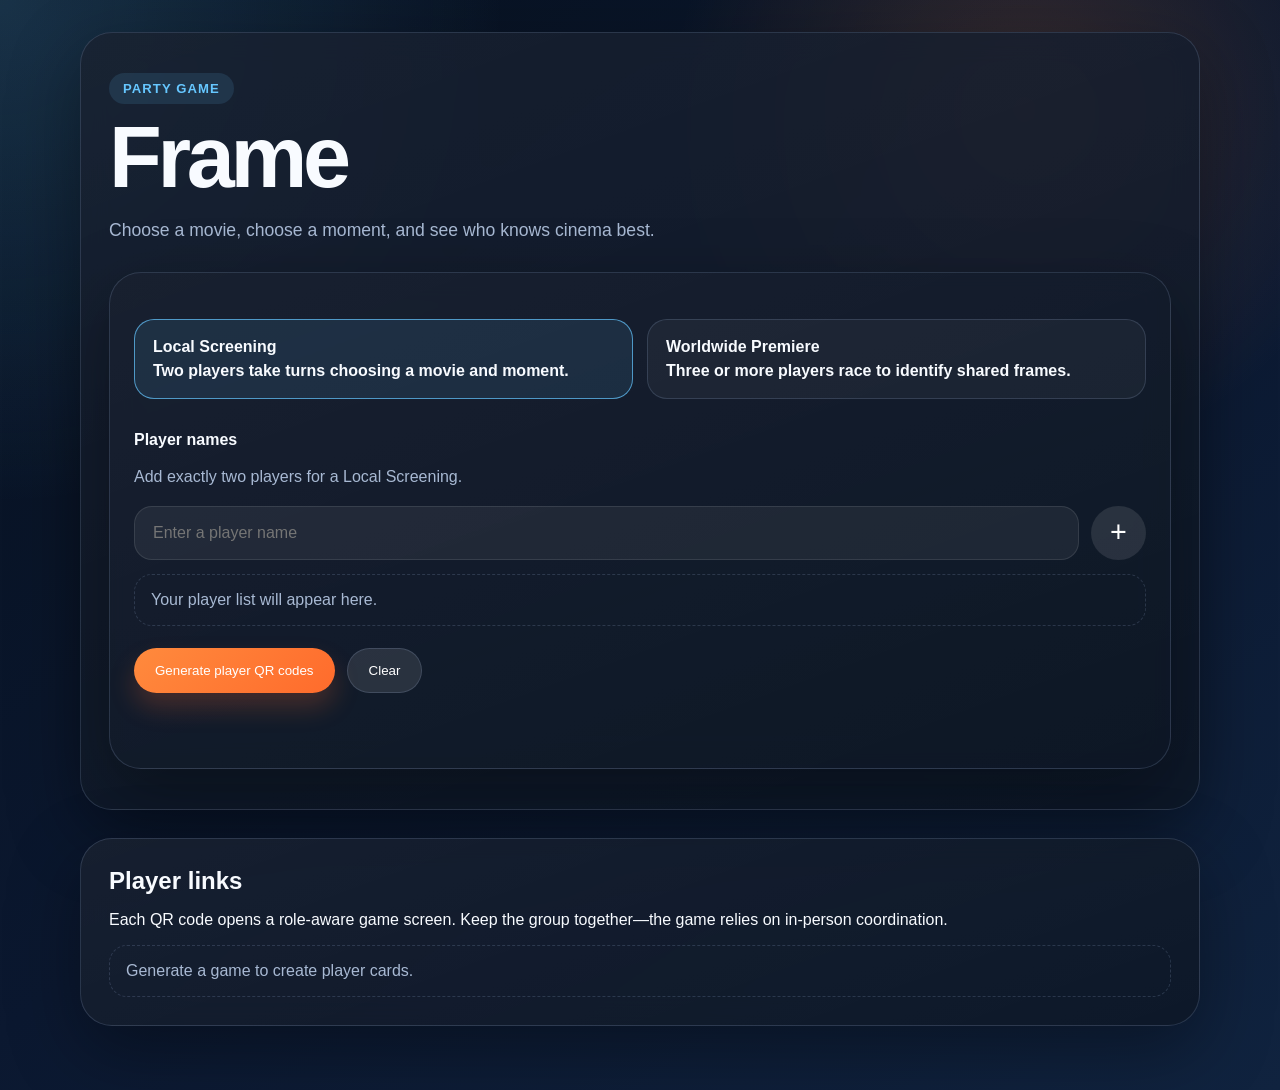
==== index.html @ fb82a324 "Add files via upload" ====
<!DOCTYPE html>
<html lang="en"><head><meta charset="UTF-8"><meta name="viewport" content="width=device-width, initial-scale=1.0"><title>Frame — Movie Party Game</title><link rel="stylesheet" href="styles.css"></head>
<body><main class="page"><section class="hero"><span class="eyebrow">Party Game</span><h1>Frame</h1><p class="subtitle">Choose a movie, choose a moment, and see who knows cinema best.</p><section class="panel setup"><div class="mode-picker" role="radiogroup"><label class="mode-card selected"><input type="radio" name="mode" value="local" checked><strong>Local Screening</strong><span>Two players take turns choosing a movie and moment.</span></label><label class="mode-card"><input type="radio" name="mode" value="world"><strong>Worldwide Premiere</strong><span>Three or more players race to identify shared frames.</span></label></div><div><label for="players">Player names</label><p class="field-note" id="mode-note">Add exactly two players for a Local Screening.</p><div class="player-entry"><input id="players" placeholder="Enter a player name" autocomplete="off"><button class="icon-btn" id="add-player-btn" type="button" aria-label="Add player">+</button></div><ul id="player-list" class="name-list"><li class="name-empty">Your player list will appear here.</li></ul></div><div class="actions"><button class="primary-btn" id="generate-btn" type="button">Generate player QR codes</button><button class="secondary-btn" id="clear-btn" type="button">Clear</button></div><p id="status" class="status" aria-live="polite"></p></section></section><section class="results" id="results"><div class="results-header"><div><h2>Player links</h2><p>Each QR code opens a role-aware game screen. Keep the group together—the game relies on in-person coordination.</p></div></div><ul id="links" class="player-grid"><li class="empty-state">Generate a game to create player cards.</li></ul></section></main><script src="script.js"></script></body></html>
---- styles.css ----
:root{--bg:#07111f;--bg-accent:#10233f;--panel:rgba(8,18,34,.82);--text:#f8fbff;--muted:#a8b9d3;--line:rgba(186,210,255,.16);--primary:#ff8a3d;--secondary:#66c7ff;--shadow:0 24px 70px rgba(0,0,0,.35)}*{box-sizing:border-box}body{margin:0;min-height:100vh;font-family:"Trebuchet MS","Segoe UI",sans-serif;color:var(--text);background:radial-gradient(circle at top left,rgba(102,199,255,.18),transparent 30%),radial-gradient(circle at 80% 10%,rgba(255,138,61,.18),transparent 25%),linear-gradient(145deg,var(--bg),#0b1830 52%,var(--bg-accent))}.page{width:min(1120px,calc(100% - 32px));margin:auto;padding:32px 0 64px}.hero,.panel,.results{border:1px solid var(--line);border-radius:32px;background:linear-gradient(160deg,rgba(255,255,255,.06),rgba(255,255,255,.02)),var(--panel);box-shadow:var(--shadow);backdrop-filter:blur(14px)}.hero{padding:40px 28px}.compact{padding:27px 28px}.eyebrow,.player-badge{display:inline-block;padding:8px 14px;border-radius:999px;background:rgba(102,199,255,.12);color:var(--secondary);font-size:.82rem;font-weight:700;letter-spacing:.08em;text-transform:uppercase}h1{margin:12px 0 0;font-size:clamp(2.5rem,7vw,5.4rem);line-height:.96;letter-spacing:-.05em}.compact h1{font-size:clamp(2.1rem,5vw,3.4rem)}.subtitle,.field-note,.link-note,.muted{color:var(--muted);line-height:1.55}.subtitle{max-width:650px;font-size:1.1rem}.setup,.game-panel{margin-top:28px;padding:24px}.mode-picker{display:grid;grid-template-columns:repeat(2,minmax(0,1fr));gap:14px}.mode-card{display:grid;gap:6px;padding:18px;border:1px solid var(--line);border-radius:20px;background:rgba(255,255,255,.04);cursor:pointer}.mode-card.selected{border-color:rgba(102,199,255,.7);background:rgba(102,199,255,.1)}.mode-card input{position:absolute;opacity:0}label{display:block;margin:22px 0 10px;font-weight:700}input{width:100%;padding:17px 18px;border:1px solid rgba(255,255,255,.1);border-radius:18px;background:rgba(255,255,255,.06);color:var(--text);font:inherit;outline:none}input:focus{border-color:var(--secondary)}.player-entry{display:grid;grid-template-columns:1fr auto;gap:12px}.actions{display:flex;flex-wrap:wrap;gap:12px;margin-top:22px}button{border:0;border-radius:999px;padding:14px 21px;color:#fff;font:700 1rem inherit;cursor:pointer;background:rgba(255,255,255,.1)}button:hover{transform:translateY(-2px)}.primary-btn{background:linear-gradient(135deg,var(--primary),#ff6b2c);box-shadow:0 14px 26px rgba(255,107,44,.22)}.secondary-btn{border:1px solid var(--line)}.icon-btn,.remove-btn{min-width:55px;padding:0;font-size:1.8rem}.name-list,.player-grid,.number-grid{list-style:none;margin:14px 0 0;padding:0;display:grid;gap:10px}.name-item{display:flex;align-items:center;justify-content:space-between;padding:10px 13px;border:1px solid var(--line);border-radius:16px;background:rgba(255,255,255,.04)}.remove-btn{height:40px;color:var(--primary);background:rgba(255,138,61,.12)}.name-empty,.empty-state{padding:16px;border:1px dashed var(--line);border-radius:18px;color:var(--muted)}.status{color:#ffd18b;min-height:1.2em}.results{margin-top:28px;padding:28px}.results-header h2{margin:0}.player-grid{grid-template-columns:repeat(auto-fit,minmax(220px,1fr));gap:20px}.player-card{display:flex;flex-direction:column;align-items:center;padding:21px;border:1px solid var(--line);border-radius:24px;background:rgba(6,15,28,.82);text-align:center}.player-card a{margin-top:12px;color:var(--text);font-size:1.25rem;font-weight:800;text-decoration:none}.qr-frame{width:100%;padding:14px;border-radius:18px;background:#fff}.qr-frame img{display:block;width:100%;max-width:220px;margin:auto}.game-panel{min-height:260px}.choice-head{display:flex;justify-content:space-between;gap:16px;align-items:start}.choice-head h2{margin:0}.number-grid{grid-template-columns:repeat(7,minmax(0,1fr));gap:9px}.number-grid button{aspect-ratio:1;padding:0;border-radius:18px;background:rgba(102,199,255,.12);color:var(--secondary);font-size:1.2rem}.movie-list{display:grid;gap:9px;margin-top:20px}.movie-choice{display:flex;align-items:center;justify-content:space-between;gap:14px;padding:14px 16px;border:1px solid var(--line);border-radius:17px;background:rgba(255,255,255,.04)}.movie-choice strong{font-size:1rem}.frame{display:block;width:100%;max-height:60vh;object-fit:contain;border-radius:20px;background:#02070d;margin:18px 0}.time-grid{display:grid;grid-template-columns:1fr 1fr;gap:12px}.timer{margin:22px 0 8px;font-size:clamp(3.5rem,15vw,6rem);font-weight:800;letter-spacing:-.06em;color:#fff9f0}.timer.warn{color:#ffd18b}.answer-row{display:flex;gap:10px}.answer-row input{min-width:0}.result{margin-top:14px;padding:14px;border-radius:16px;background:rgba(102,199,255,.1);color:#dff3ff}.hidden{display:none!important}.round-nav{display:flex;gap:10px;flex-wrap:wrap;margin-top:16px}.small{font-size:.9rem}@media(max-width:650px){.page{width:min(100% - 20px,1120px);padding-top:16px}.hero,.setup,.results,.game-panel{padding:20px 17px}.mode-picker{grid-template-columns:1fr}.number-grid{grid-template-columns:repeat(4,1fr)}.answer-row{flex-direction:column}.time-grid{grid-template-columns:1fr}.choice-head{display:block}}
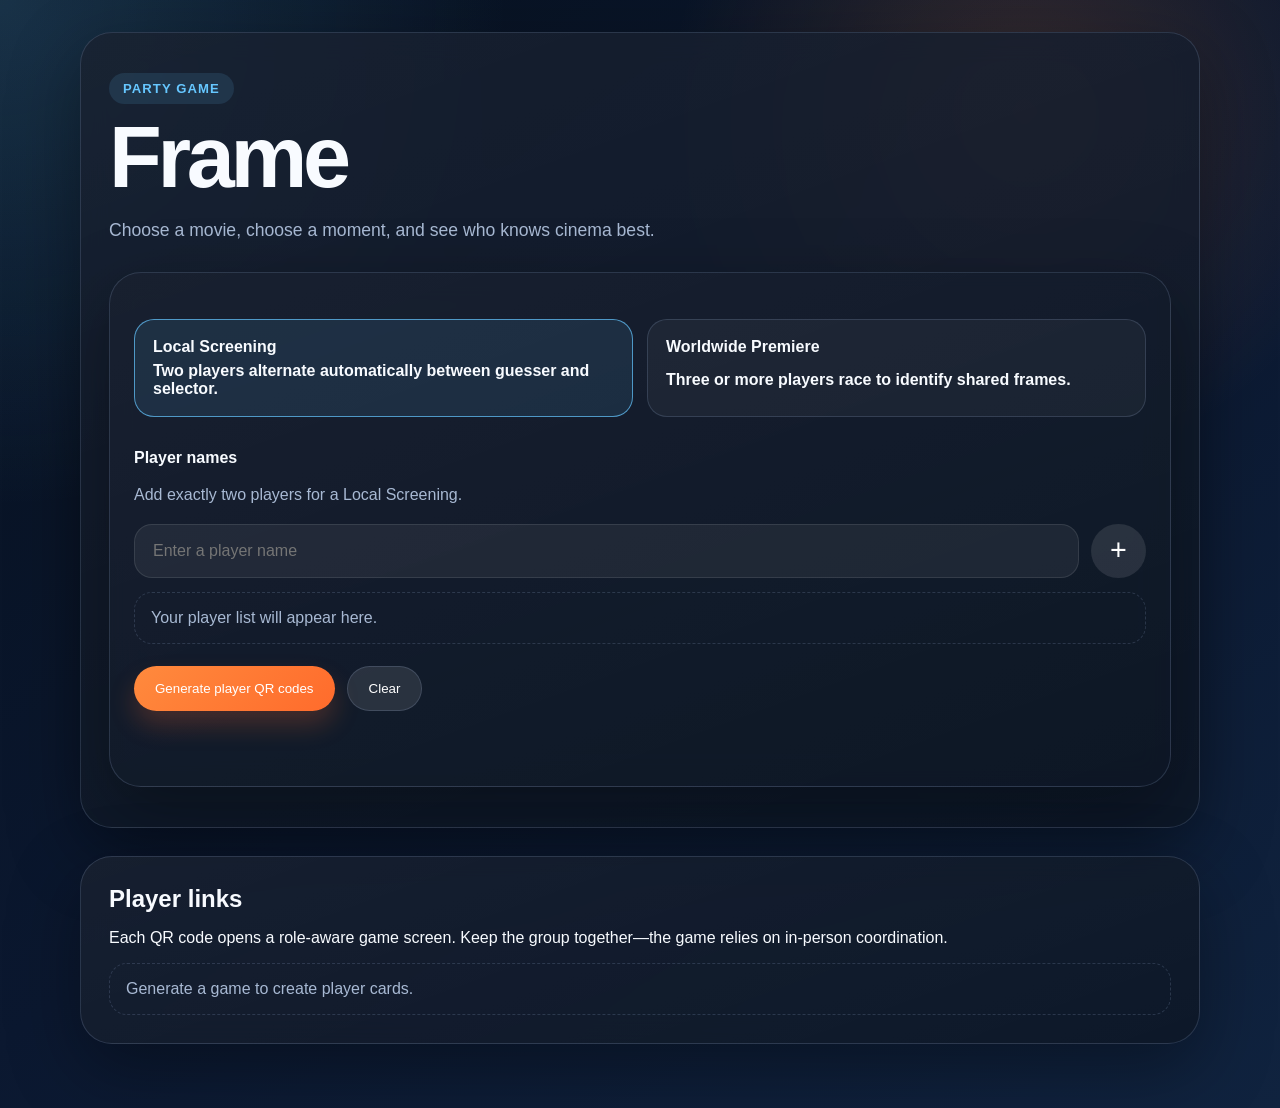
==== commit 2b483de5: "Add files via upload" ====
--- a/index.html
+++ b/index.html
@@ -1,3 +1,3 @@
 <!DOCTYPE html>
 <html lang="en"><head><meta charset="UTF-8"><meta name="viewport" content="width=device-width, initial-scale=1.0"><title>Frame — Movie Party Game</title><link rel="stylesheet" href="styles.css"></head>
-<body><main class="page"><section class="hero"><span class="eyebrow">Party Game</span><h1>Frame</h1><p class="subtitle">Choose a movie, choose a moment, and see who knows cinema best.</p><section class="panel setup"><div class="mode-picker" role="radiogroup"><label class="mode-card selected"><input type="radio" name="mode" value="local" checked><strong>Local Screening</strong><span>Two players take turns choosing a movie and moment.</span></label><label class="mode-card"><input type="radio" name="mode" value="world"><strong>Worldwide Premiere</strong><span>Three or more players race to identify shared frames.</span></label></div><div><label for="players">Player names</label><p class="field-note" id="mode-note">Add exactly two players for a Local Screening.</p><div class="player-entry"><input id="players" placeholder="Enter a player name" autocomplete="off"><button class="icon-btn" id="add-player-btn" type="button" aria-label="Add player">+</button></div><ul id="player-list" class="name-list"><li class="name-empty">Your player list will appear here.</li></ul></div><div class="actions"><button class="primary-btn" id="generate-btn" type="button">Generate player QR codes</button><button class="secondary-btn" id="clear-btn" type="button">Clear</button></div><p id="status" class="status" aria-live="polite"></p></section></section><section class="results" id="results"><div class="results-header"><div><h2>Player links</h2><p>Each QR code opens a role-aware game screen. Keep the group together—the game relies on in-person coordination.</p></div></div><ul id="links" class="player-grid"><li class="empty-state">Generate a game to create player cards.</li></ul></section></main><script src="script.js"></script></body></html>
+<body><main class="page"><section class="hero"><span class="eyebrow">Party Game</span><h1>Frame</h1><p class="subtitle">Choose a movie, choose a moment, and see who knows cinema best.</p><section class="panel setup"><div class="mode-picker" role="radiogroup"><label class="mode-card selected"><input type="radio" name="mode" value="local" checked><strong>Local Screening</strong><span>Two players alternate automatically between guesser and selector.</span></label><label class="mode-card"><input type="radio" name="mode" value="world"><strong>Worldwide Premiere</strong><span>Three or more players race to identify shared frames.</span></label></div><div><label for="players">Player names</label><p class="field-note" id="mode-note">Add exactly two players for a Local Screening.</p><div class="player-entry"><input id="players" placeholder="Enter a player name" autocomplete="off"><button class="icon-btn" id="add-player-btn" type="button" aria-label="Add player">+</button></div><ul id="player-list" class="name-list"><li class="name-empty">Your player list will appear here.</li></ul></div><div class="actions"><button class="primary-btn" id="generate-btn" type="button">Generate player QR codes</button><button class="secondary-btn" id="clear-btn" type="button">Clear</button></div><p id="status" class="status" aria-live="polite"></p></section></section><section class="results" id="results"><div class="results-header"><div><h2>Player links</h2><p>Each QR code opens a role-aware game screen. Keep the group together—the game relies on in-person coordination.</p></div></div><ul id="links" class="player-grid"><li class="empty-state">Generate a game to create player cards.</li></ul></section></main><script src="script.js"></script></body></html>
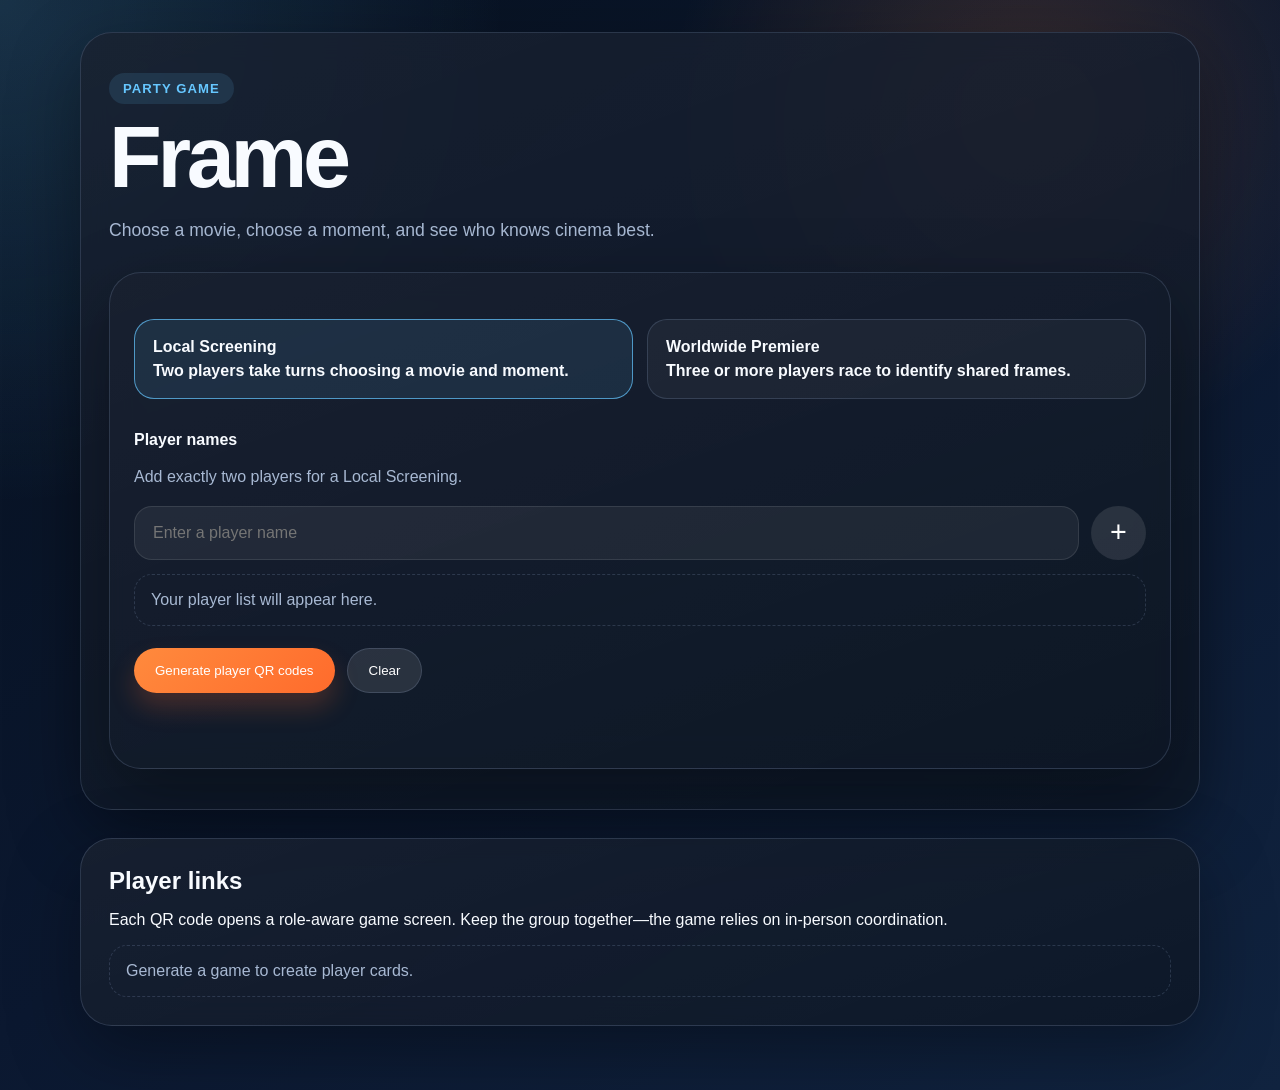
==== commit d2c21182: "Add files via upload" ====
--- a/index.html
+++ b/index.html
@@ -1,3 +1,3 @@
 <!DOCTYPE html>
 <html lang="en"><head><meta charset="UTF-8"><meta name="viewport" content="width=device-width, initial-scale=1.0"><title>Frame — Movie Party Game</title><link rel="stylesheet" href="styles.css"></head>
-<body><main class="page"><section class="hero"><span class="eyebrow">Party Game</span><h1>Frame</h1><p class="subtitle">Choose a movie, choose a moment, and see who knows cinema best.</p><section class="panel setup"><div class="mode-picker" role="radiogroup"><label class="mode-card selected"><input type="radio" name="mode" value="local" checked><strong>Local Screening</strong><span>Two players alternate automatically between guesser and selector.</span></label><label class="mode-card"><input type="radio" name="mode" value="world"><strong>Worldwide Premiere</strong><span>Three or more players race to identify shared frames.</span></label></div><div><label for="players">Player names</label><p class="field-note" id="mode-note">Add exactly two players for a Local Screening.</p><div class="player-entry"><input id="players" placeholder="Enter a player name" autocomplete="off"><button class="icon-btn" id="add-player-btn" type="button" aria-label="Add player">+</button></div><ul id="player-list" class="name-list"><li class="name-empty">Your player list will appear here.</li></ul></div><div class="actions"><button class="primary-btn" id="generate-btn" type="button">Generate player QR codes</button><button class="secondary-btn" id="clear-btn" type="button">Clear</button></div><p id="status" class="status" aria-live="polite"></p></section></section><section class="results" id="results"><div class="results-header"><div><h2>Player links</h2><p>Each QR code opens a role-aware game screen. Keep the group together—the game relies on in-person coordination.</p></div></div><ul id="links" class="player-grid"><li class="empty-state">Generate a game to create player cards.</li></ul></section></main><script src="script.js"></script></body></html>
+<body><main class="page"><section class="hero"><span class="eyebrow">Party Game</span><h1>Frame</h1><p class="subtitle">Choose a movie, choose a moment, and see who knows cinema best.</p><section class="panel setup"><div class="mode-picker" role="radiogroup"><label class="mode-card selected"><input type="radio" name="mode" value="local" checked><strong>Local Screening</strong><span>Two players take turns choosing a movie and moment.</span></label><label class="mode-card"><input type="radio" name="mode" value="world"><strong>Worldwide Premiere</strong><span>Three or more players race to identify shared frames.</span></label></div><div><label for="players">Player names</label><p class="field-note" id="mode-note">Add exactly two players for a Local Screening.</p><div class="player-entry"><input id="players" placeholder="Enter a player name" autocomplete="off"><button class="icon-btn" id="add-player-btn" type="button" aria-label="Add player">+</button></div><ul id="player-list" class="name-list"><li class="name-empty">Your player list will appear here.</li></ul></div><div class="actions"><button class="primary-btn" id="generate-btn" type="button">Generate player QR codes</button><button class="secondary-btn" id="clear-btn" type="button">Clear</button></div><p id="status" class="status" aria-live="polite"></p></section></section><section class="results" id="results"><div class="results-header"><div><h2>Player links</h2><p>Each QR code opens a role-aware game screen. Keep the group together—the game relies on in-person coordination.</p></div></div><ul id="links" class="player-grid"><li class="empty-state">Generate a game to create player cards.</li></ul></section></main><script src="script.js"></script></body></html>
